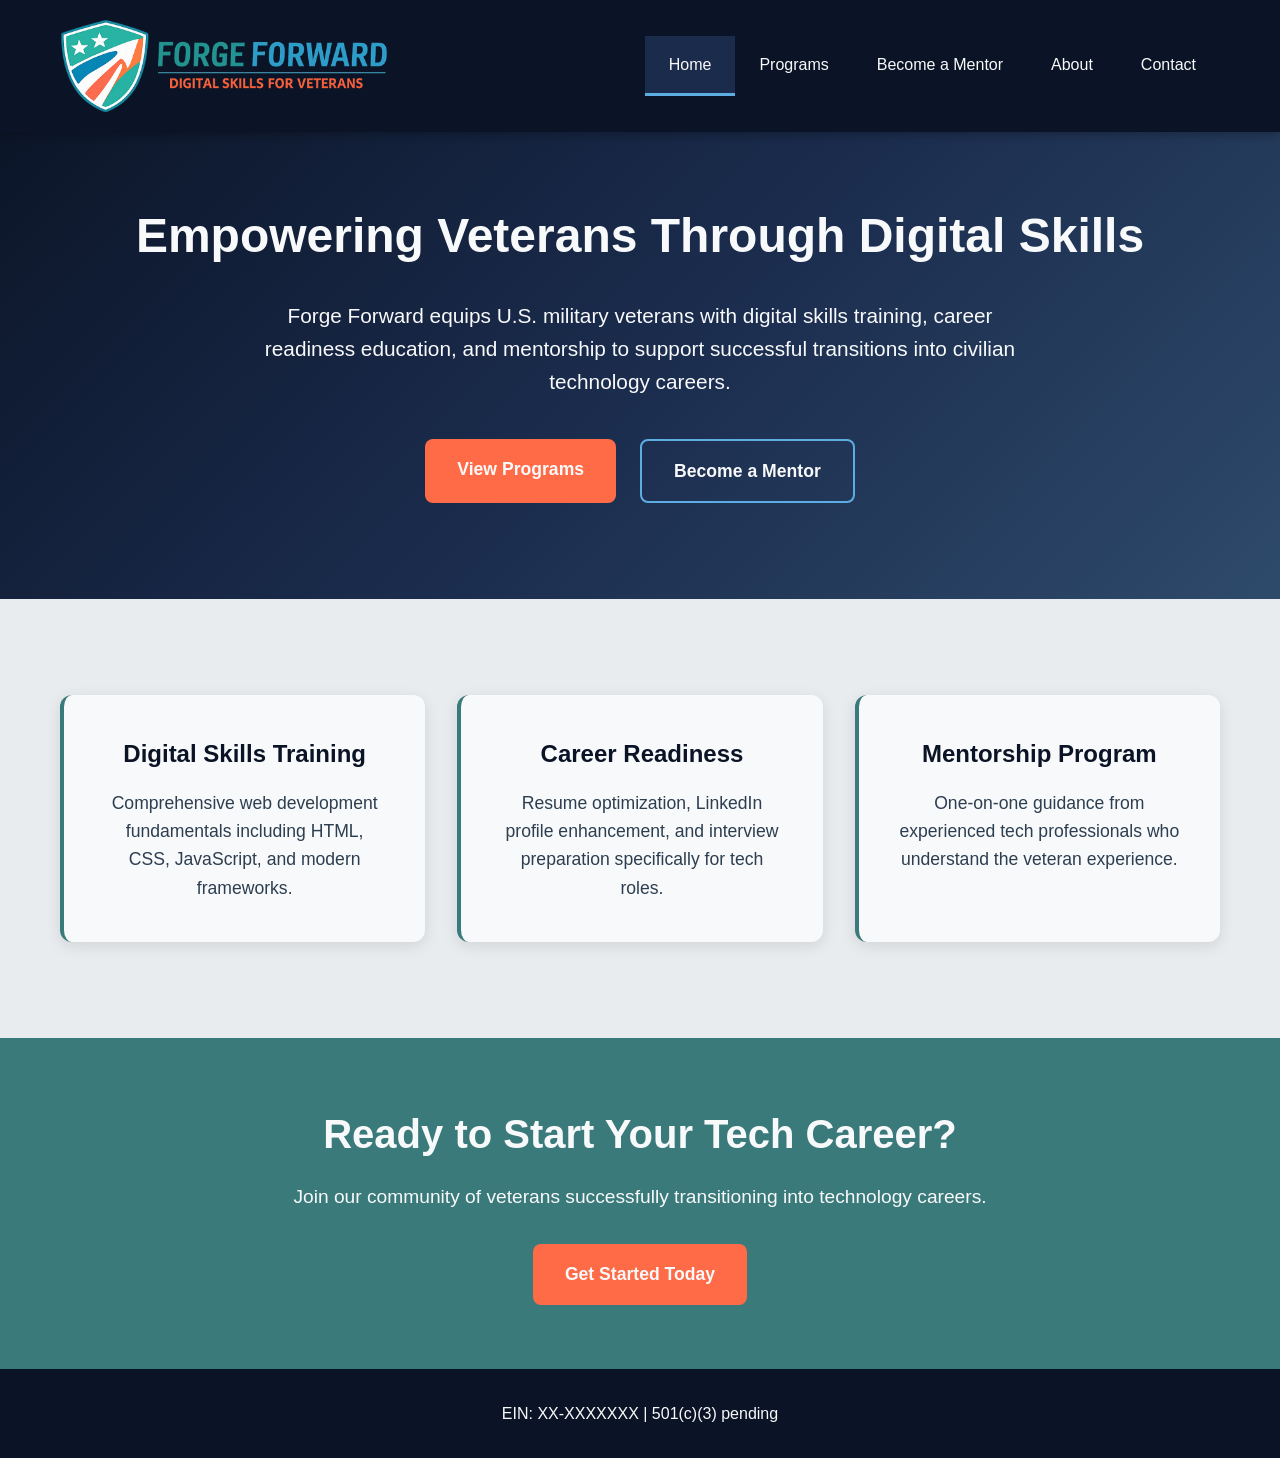
==== index.html @ 1c345eb1 "Initial Forge Forward for Vets website" ====
<!doctype html>
<html lang="en">
<head>
    <meta charset="utf-8">
    <title>Forge Forward Digital Skills for Veterans</title>
    <meta name="viewport" content="width=device-width, initial-scale=1">
    <link rel="stylesheet" href="assets/css/styles.css">
</head>
<body>

<main>
    <section class="hero">
        <div class="container">
            <div class="hero-content">
                <h1>Empowering Veterans Through Digital Skills</h1>
                <p>Forge Forward equips U.S. military veterans with digital skills training, career readiness education,
                    and mentorship to support successful transitions into civilian technology careers.</p>
                <div class="hero-buttons">
                    <a href="programs.html" class="btn btn-primary">View Programs</a>
                    <a href="mentor.html" class="btn btn-secondary">Become a Mentor</a>
                </div>
            </div>
        </div>
    </section>

    <section class="features">
        <div class="container">
            <div class="features-grid">
                <div class="feature-card">
                    <h3>Digital Skills Training</h3>
                    <p>Comprehensive web development fundamentals including HTML, CSS, JavaScript, and modern
                        frameworks.</p>
                </div>
                <div class="feature-card">
                    <h3>Career Readiness</h3>
                    <p>Resume optimization, LinkedIn profile enhancement, and interview preparation specifically for
                        tech roles.</p>
                </div>
                <div class="feature-card">
                    <h3>Mentorship Program</h3>
                    <p>One-on-one guidance from experienced tech professionals who understand the veteran
                        experience.</p>
                </div>
            </div>
        </div>
    </section>

    <section class="cta">
        <div class="container">
            <h2>Ready to Start Your Tech Career?</h2>
            <p>Join our community of veterans successfully transitioning into technology careers.</p>
            <a href="contact.html" class="btn btn-primary">Get Started Today</a>
        </div>
    </section>
</main>

<script src="assets/js/main.js"></script>
</body>
</html>
---- assets/css/styles.css ----
:root {
    /* Ocean Abyss Color Palette */
    --deep-ocean: #0B1426;
    --midnight-blue: #1A2B4C;
    --steel-blue: #2E4A6B;
    --ocean-teal: #3A7A7A;
    --seafoam: #5DADE2;
    --coral-accent: #FF6B47;
    --pearl-white: #F8F9FA;
    --silver-gray: #E9ECEF;
    --charcoal: #2C3E50;
    --success-green: #27AE60;
    --warning-amber: #F39C12;
}

* {
    margin: 0;
    padding: 0;
    box-sizing: border-box;
}

body {
    font-family: 'Segoe UI', Tahoma, Geneva, Verdana, sans-serif;
    line-height: 1.6;
    color: var(--charcoal);
    background: var(--pearl-white);
}

.container {
    max-width: 1200px;
    margin: 0 auto;
    padding: 0 20px;
}

/* Header & Navigation */
header {
    background: var(--deep-ocean);
    position: fixed;
    top: 0;
    width: 100%;
    z-index: 1000;
    box-shadow: 0 2px 10px rgba(0, 0, 0, 0.3);
}

header .container {
    display: flex;
    justify-content: space-between;
    align-items: center;
    padding: 1rem 20px;
}

.logo-title {
    display: flex;
    align-items: center;
    gap: 1rem;
}

.logo {
    height: 100px;
    width: auto;
}

header h1 {
    color: var(--pearl-white);
    font-size: 1.5rem;
    font-weight: 700;
    margin: 0;
}

.main-nav {
    display: flex;
    gap: 0;
}

.nav-link {
    color: var(--pearl-white);
    text-decoration: none;
    padding: 1rem 1.5rem;
    font-weight: 500;
    transition: all 0.3s ease;
    border-bottom: 3px solid transparent;
}

.nav-link:hover,
.nav-link.active {
    background: var(--midnight-blue);
    border-bottom-color: var(--seafoam);
}

.mobile-menu-toggle {
    display: none;
    flex-direction: column;
    background: none;
    border: none;
    cursor: pointer;
    padding: 0.5rem;
}

.mobile-menu-toggle span {
    width: 25px;
    height: 3px;
    background: var(--pearl-white);
    margin: 3px 0;
    transition: 0.3s;
}

/* Hero Section */
.hero {
    background: linear-gradient(135deg, var(--deep-ocean) 0%, var(--midnight-blue) 50%, var(--steel-blue) 100%);
    color: var(--pearl-white);
    padding: 8rem 0 6rem;
    margin-top: 70px;
    text-align: center;
}

.hero-content h1 {
    font-size: 3rem;
    margin-bottom: 1.5rem;
    font-weight: 700;
}

.hero-content p {
    font-size: 1.3rem;
    margin-bottom: 2.5rem;
    max-width: 800px;
    margin-left: auto;
    margin-right: auto;
}

.hero-buttons {
    display: flex;
    gap: 1.5rem;
    justify-content: center;
    flex-wrap: wrap;
}

/* Buttons */
.btn {
    display: inline-block;
    padding: 1rem 2rem;
    text-decoration: none;
    border-radius: 8px;
    font-weight: 600;
    font-size: 1.1rem;
    transition: all 0.3s ease;
    text-align: center;
    min-width: 180px;
}

.btn-primary {
    background: var(--coral-accent);
    color: var(--pearl-white);
}

.btn-primary:hover {
    background: var(--steel-blue);
    transform: translateY(-2px);
    box-shadow: 0 6px 20px rgba(46, 74, 107, 0.3);
}

.btn-secondary {
    background: transparent;
    color: var(--pearl-white);
    border: 2px solid var(--seafoam);
}

.btn-secondary:hover {
    background: var(--seafoam);
    color: var(--deep-ocean);
}

/* Features Section */
.features {
    padding: 6rem 0;
    background: var(--silver-gray);
}

.features-grid {
    display: grid;
    grid-template-columns: repeat(auto-fit, minmax(300px, 1fr));
    gap: 2rem;
}

.feature-card {
    background: var(--pearl-white);
    padding: 2.5rem;
    border-radius: 12px;
    text-align: center;
    box-shadow: 0 4px 15px rgba(0, 0, 0, 0.1);
    border-left: 4px solid var(--ocean-teal);
}

.feature-card h3 {
    color: var(--deep-ocean);
    font-size: 1.5rem;
    margin-bottom: 1rem;
}

.feature-card p {
    color: var(--charcoal);
    font-size: 1.1rem;
}

/* CTA Section */
.cta {
    background: var(--ocean-teal);
    color: var(--pearl-white);
    padding: 4rem 0;
    text-align: center;
}

.cta h2 {
    font-size: 2.5rem;
    margin-bottom: 1rem;
}

.cta p {
    font-size: 1.2rem;
    margin-bottom: 2rem;
}

/* Page Header */
.page-header {
    background: linear-gradient(135deg, var(--deep-ocean) 0%, var(--steel-blue) 100%);
    color: var(--pearl-white);
    padding: 6rem 0 4rem;
    margin-top: 70px;
    text-align: center;
}

.page-header h1 {
    font-size: 3rem;
    margin-bottom: 1rem;
}

.page-header p {
    font-size: 1.2rem;
    max-width: 600px;
    margin: 0 auto;
}

/* Content Sections */
.programs-content,
.about-content,
.contact-content,
.mentor-form-section {
    padding: 4rem 0;
}

.program-card,
.about-section {
    background: var(--pearl-white);
    padding: 3rem;
    border-radius: 12px;
    margin-bottom: 2rem;
    box-shadow: 0 4px 15px rgba(0, 0, 0, 0.1);
}

.program-list {
    display: grid;
    gap: 1.5rem;
}

.program-item {
    padding: 1.5rem;
    background: var(--silver-gray);
    border-radius: 8px;
    border-left: 4px solid var(--ocean-teal);
}

.program-item h3 {
    color: var(--deep-ocean);
    margin-bottom: 0.5rem;
}

.program-benefits {
    padding: 4rem 0;
    background: var(--silver-gray);
}

.benefits-grid {
    display: grid;
    grid-template-columns: repeat(auto-fit, minmax(250px, 1fr));
    gap: 2rem;
}

.benefit-item {
    background: var(--pearl-white);
    padding: 2rem;
    border-radius: 8px;
    text-align: center;
}

.involvement-options {
    display: grid;
    grid-template-columns: repeat(auto-fit, minmax(300px, 1fr));
    gap: 2rem;
    margin-top: 2rem;
}

.involvement-card {
    background: var(--silver-gray);
    padding: 2rem;
    border-radius: 8px;
    border-left: 4px solid var(--coral-accent);
}

/* Forms */
.mentor-form,
.contact-form {
    max-width: 600px;
    margin: 0 auto;
    background: var(--pearl-white);
    padding: 3rem;
    border-radius: 12px;
    box-shadow: 0 4px 15px rgba(0, 0, 0, 0.1);
}

.form-row {
    display: grid;
    grid-template-columns: 1fr 1fr;
    gap: 1rem;
    margin-bottom: 1.5rem;
}

.form-group {
    margin-bottom: 1.5rem;
}

.form-group label {
    display: block;
    font-weight: 600;
    color: var(--deep-ocean);
    margin-bottom: 0.5rem;
}

input,
textarea,
select {
    width: 100%;
    padding: 1rem;
    border: 2px solid var(--silver-gray);
    border-radius: 8px;
    font-size: 1rem;
    transition: all 0.3s ease;
    margin-bottom: 1.5rem;
}

input:focus,
textarea:focus,
select:focus {
    outline: none;
    border-color: var(--ocean-teal);
    box-shadow: 0 0 0 3px rgba(58, 122, 122, 0.2);
}

.checkbox-group {
    display: grid;
    grid-template-columns: repeat(auto-fit, minmax(200px, 1fr));
    gap: 0.75rem;
    padding: 1rem;
    background: var(--silver-gray);
    border-radius: 8px;
}

.checkbox-group label {
    display: flex;
    align-items: center;
    gap: 0.5rem;
    font-weight: 500;
    cursor: pointer;
}

.checkbox-label {
    display: flex;
    align-items: flex-start;
    gap: 0.75rem;
    font-weight: 500;
    cursor: pointer;
    padding: 1rem;
    background: var(--silver-gray);
    border-radius: 8px;
}

input[type="checkbox"] {
    width: auto;
    margin: 0;
    accent-color: var(--ocean-teal);
}

button {
    background: var(--ocean-teal);
    color: var(--pearl-white);
    border: none;
    padding: 1.2rem 2rem;
    border-radius: 8px;
    font-size: 1.1rem;
    font-weight: 600;
    cursor: pointer;
    transition: all 0.3s ease;
    width: 100%;
}

button:hover {
    background: var(--steel-blue);
    transform: translateY(-2px);
    box-shadow: 0 6px 20px rgba(46, 74, 107, 0.3);
}

/* Footer */
footer {
    background: var(--deep-ocean);
    color: var(--pearl-white);
    padding: 2rem 0;
    text-align: center;
}

/* Scroll to top button */
.scroll-to-top {
    position: fixed;
    bottom: 30px;
    right: 30px;
    background: var(--coral-accent);
    color: var(--pearl-white);
    border: none;
    border-radius: 50%;
    width: 56px;
    height: 56px;
    font-size: 1.4rem;
    cursor: pointer;
    opacity: 0;
    visibility: hidden;
    transition: all 0.3s ease;
    z-index: 1000;
}

.scroll-to-top.visible {
    opacity: 1;
    visibility: visible;
}

.scroll-to-top:hover {
    background: var(--steel-blue);
    transform: translateY(-3px);
}

/* Responsive Design */
@media (max-width: 768px) {
    .main-nav {
        display: none;
    }

    .mobile-menu-toggle {
        display: flex;
    }

    .hero-content h1 {
        font-size: 2.2rem;
    }

    .hero-buttons {
        flex-direction: column;
        align-items: center;
    }

    .form-row {
        grid-template-columns: 1fr;
    }

    .checkbox-group {
        grid-template-columns: 1fr;
    }

    .page-header h1 {
        font-size: 2.2rem;
    }

    .mentor-form,
    .contact-form {
        padding: 2rem;
    }
}

@media (prefers-reduced-motion: reduce) {
    * {
        animation-duration: 0.01ms !important;
        animation-iteration-count: 1 !important;
        transition-duration: 0.01ms !important;
    }
}
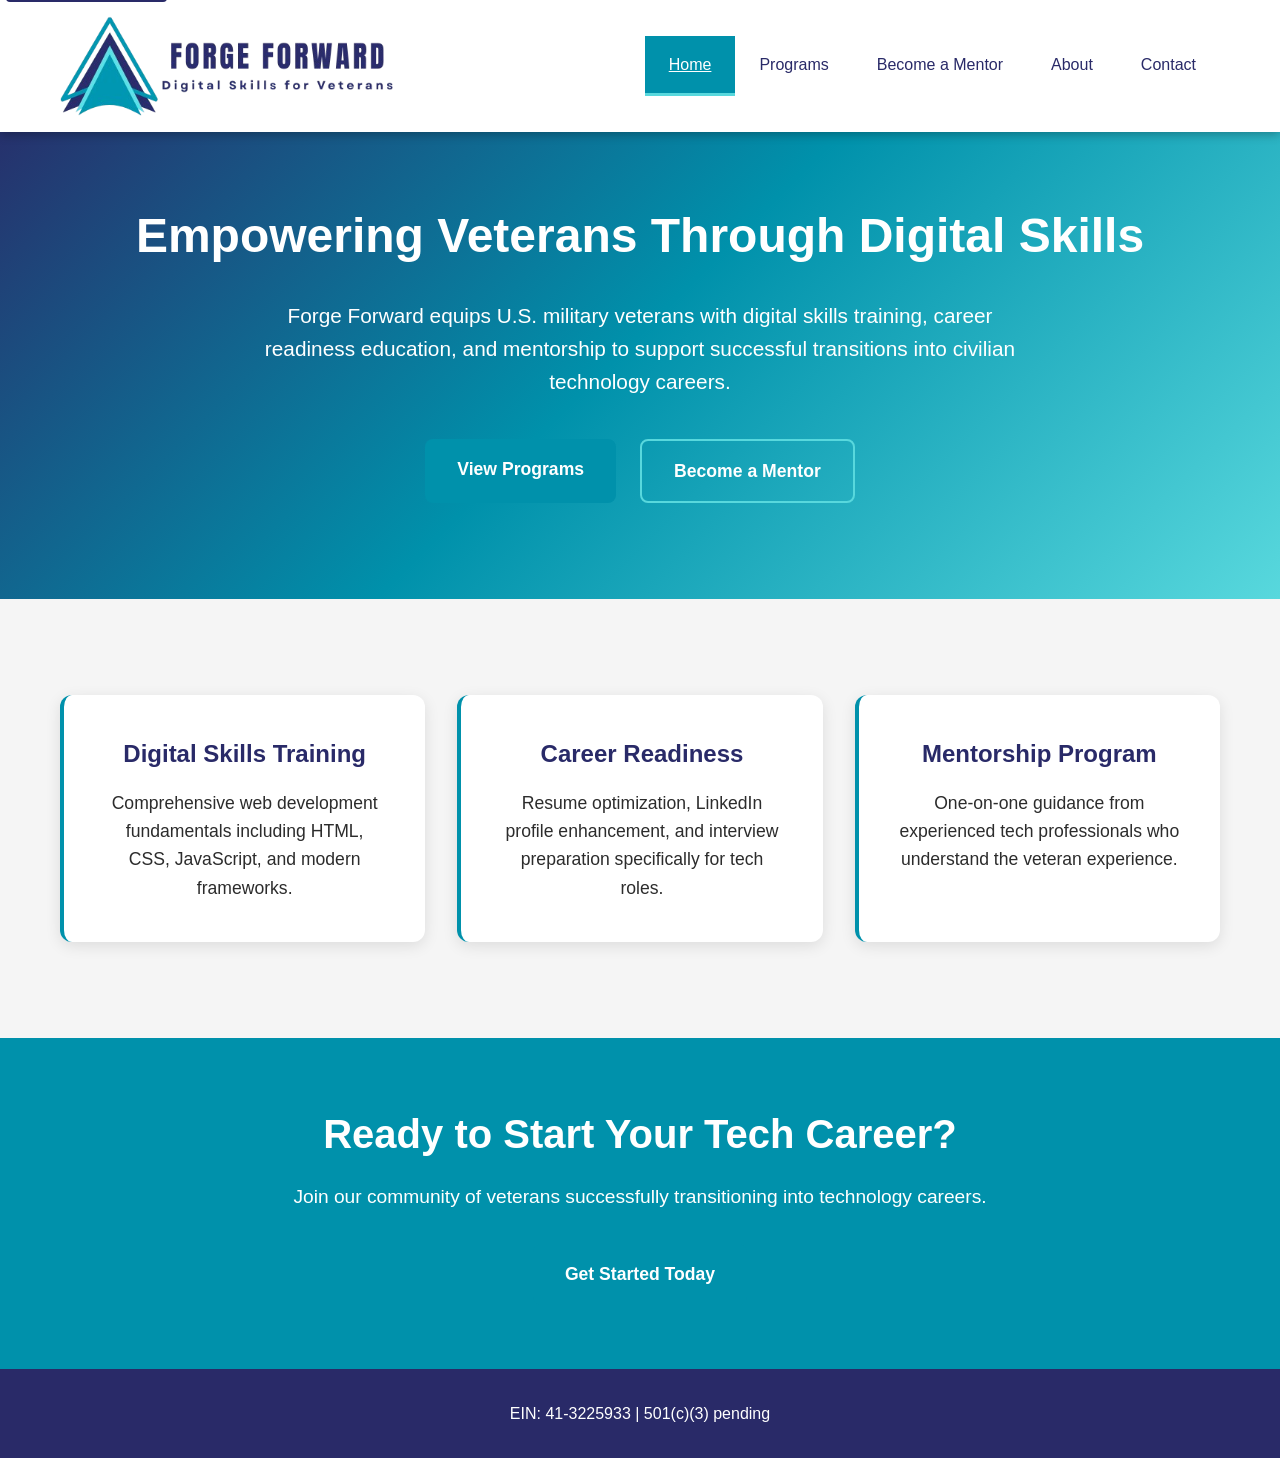
==== commit 8bce680e: "update the site color and logo" ====
--- a/index.html
+++ b/index.html
@@ -4,6 +4,7 @@
     <meta charset="utf-8">
     <title>Forge Forward Digital Skills for Veterans</title>
     <meta name="viewport" content="width=device-width, initial-scale=1">
+    <link rel="icon" type="image/png" href="assets/img/favicon.png">
     <link rel="stylesheet" href="assets/css/styles.css">
 </head>
 <body>
--- a/assets/css/styles.css
+++ b/assets/css/styles.css
@@ -1,16 +1,15 @@
 :root {
-    /* Ocean Abyss Color Palette */
-    --deep-ocean: #0B1426;
-    --midnight-blue: #1A2B4C;
-    --steel-blue: #2E4A6B;
-    --ocean-teal: #3A7A7A;
-    --seafoam: #5DADE2;
-    --coral-accent: #FF6B47;
-    --pearl-white: #F8F9FA;
-    --silver-gray: #E9ECEF;
-    --charcoal: #2C3E50;
-    --success-green: #27AE60;
-    --warning-amber: #F39C12;
+    /* Forge Forward Logo Color Palette - WCAG AA Compliant */
+    --primary-blue: #0091AB;
+    --light-blue: #58D8DD;
+    --dark-navy: #292A68;
+    --white: #FFFFFF;
+    --light-gray: #F5F5F5;
+    --dark-gray: #333333;
+    --charcoal: #2C2C2C; /* Darker for better contrast */
+    --success-green: #228B22;
+    --warning-orange: #FF6347;
+    --focus-outline: #005A6B; /* High contrast focus color */
 }
 
 * {
@@ -23,7 +22,39 @@
     font-family: 'Segoe UI', Tahoma, Geneva, Verdana, sans-serif;
     line-height: 1.6;
     color: var(--charcoal);
-    background: var(--pearl-white);
+    background: var(--white);
+}
+
+/* Skip to main content for screen readers */
+.skip-link {
+    position: absolute;
+    top: -40px;
+    left: 6px;
+    background: var(--dark-navy);
+    color: var(--white);
+    padding: 8px;
+    text-decoration: none;
+    border-radius: 4px;
+    z-index: 10000;
+}
+
+.skip-link:focus {
+    top: 6px;
+}
+
+/* Focus styles for accessibility */
+*:focus {
+    outline: 3px solid var(--focus-outline);
+    outline-offset: 2px;
+}
+
+button:focus,
+input:focus,
+select:focus,
+textarea:focus,
+a:focus {
+    outline: 3px solid var(--focus-outline);
+    outline-offset: 2px;
 }
 
 .container {
@@ -34,7 +65,7 @@
 
 /* Header & Navigation */
 header {
-    background: var(--deep-ocean);
+    background: var(--white);
     position: fixed;
     top: 0;
     width: 100%;
@@ -61,7 +92,7 @@
 }
 
 header h1 {
-    color: var(--pearl-white);
+    color: var(--dark-navy);
     font-size: 1.5rem;
     font-weight: 700;
     margin: 0;
@@ -73,18 +104,30 @@
 }
 
 .nav-link {
-    color: var(--pearl-white);
+    color: var(--dark-navy);
     text-decoration: none;
     padding: 1rem 1.5rem;
     font-weight: 500;
     transition: all 0.3s ease;
     border-bottom: 3px solid transparent;
+    min-height: 44px;
+    display: flex;
+    align-items: center;
 }
 
 .nav-link:hover,
 .nav-link.active {
-    background: var(--midnight-blue);
-    border-bottom-color: var(--seafoam);
+    background: var(--primary-blue);
+    border-bottom-color: var(--light-blue);
+    text-decoration: underline;
+    color: var(--white);
+}
+
+.nav-link:focus {
+    background: var(--primary-blue);
+    outline: 3px solid var(--focus-outline);
+    outline-offset: -3px;
+    color: var(--white);
 }
 
 .mobile-menu-toggle {
@@ -93,21 +136,29 @@
     background: none;
     border: none;
     cursor: pointer;
-    padding: 0.5rem;
+    padding: 0.75rem;
+    min-width: 44px;
+    min-height: 44px;
+    justify-content: center;
+}
+
+.mobile-menu-toggle:focus {
+    outline: 3px solid var(--white);
+    outline-offset: 2px;
 }
 
 .mobile-menu-toggle span {
     width: 25px;
     height: 3px;
-    background: var(--pearl-white);
+    background: var(--dark-navy);
     margin: 3px 0;
     transition: 0.3s;
 }
 
 /* Hero Section */
 .hero {
-    background: linear-gradient(135deg, var(--deep-ocean) 0%, var(--midnight-blue) 50%, var(--steel-blue) 100%);
-    color: var(--pearl-white);
+    background: linear-gradient(135deg, var(--dark-navy) 0%, var(--primary-blue) 50%, var(--light-blue) 100%);
+    color: var(--white);
     padding: 8rem 0 6rem;
     margin-top: 70px;
     text-align: center;
@@ -148,31 +199,31 @@
 }
 
 .btn-primary {
-    background: var(--coral-accent);
-    color: var(--pearl-white);
+    background: var(--primary-blue);
+    color: var(--white);
 }
 
 .btn-primary:hover {
-    background: var(--steel-blue);
+    background: var(--dark-navy);
     transform: translateY(-2px);
-    box-shadow: 0 6px 20px rgba(46, 74, 107, 0.3);
+    box-shadow: 0 6px 20px rgba(41, 42, 104, 0.3);
 }
 
 .btn-secondary {
     background: transparent;
-    color: var(--pearl-white);
-    border: 2px solid var(--seafoam);
+    color: var(--white);
+    border: 2px solid var(--light-blue);
 }
 
 .btn-secondary:hover {
-    background: var(--seafoam);
-    color: var(--deep-ocean);
+    background: var(--light-blue);
+    color: var(--dark-navy);
 }
 
 /* Features Section */
 .features {
     padding: 6rem 0;
-    background: var(--silver-gray);
+    background: var(--light-gray);
 }
 
 .features-grid {
@@ -182,16 +233,16 @@
 }
 
 .feature-card {
-    background: var(--pearl-white);
+    background: var(--white);
     padding: 2.5rem;
     border-radius: 12px;
     text-align: center;
     box-shadow: 0 4px 15px rgba(0, 0, 0, 0.1);
-    border-left: 4px solid var(--ocean-teal);
+    border-left: 4px solid var(--primary-blue);
 }
 
 .feature-card h3 {
-    color: var(--deep-ocean);
+    color: var(--dark-navy);
     font-size: 1.5rem;
     margin-bottom: 1rem;
 }
@@ -203,8 +254,8 @@
 
 /* CTA Section */
 .cta {
-    background: var(--ocean-teal);
-    color: var(--pearl-white);
+    background: var(--primary-blue);
+    color: var(--white);
     padding: 4rem 0;
     text-align: center;
 }
@@ -221,8 +272,8 @@
 
 /* Page Header */
 .page-header {
-    background: linear-gradient(135deg, var(--deep-ocean) 0%, var(--steel-blue) 100%);
-    color: var(--pearl-white);
+    background: linear-gradient(135deg, var(--dark-navy) 0%, var(--primary-blue) 100%);
+    color: var(--white);
     padding: 6rem 0 4rem;
     margin-top: 70px;
     text-align: center;
@@ -249,7 +300,7 @@
 
 .program-card,
 .about-section {
-    background: var(--pearl-white);
+    background: var(--white);
     padding: 3rem;
     border-radius: 12px;
     margin-bottom: 2rem;
@@ -263,19 +314,19 @@
 
 .program-item {
     padding: 1.5rem;
-    background: var(--silver-gray);
-    border-radius: 8px;
-    border-left: 4px solid var(--ocean-teal);
+    background: var(--light-gray);
+    border-radius: 8px;
+    border-left: 4px solid var(--primary-blue);
 }
 
 .program-item h3 {
-    color: var(--deep-ocean);
+    color: var(--dark-navy);
     margin-bottom: 0.5rem;
 }
 
 .program-benefits {
     padding: 4rem 0;
-    background: var(--silver-gray);
+    background: var(--light-gray);
 }
 
 .benefits-grid {
@@ -285,7 +336,7 @@
 }
 
 .benefit-item {
-    background: var(--pearl-white);
+    background: var(--white);
     padding: 2rem;
     border-radius: 8px;
     text-align: center;
@@ -299,10 +350,10 @@
 }
 
 .involvement-card {
-    background: var(--silver-gray);
+    background: var(--light-gray);
     padding: 2rem;
     border-radius: 8px;
-    border-left: 4px solid var(--coral-accent);
+    border-left: 4px solid var(--primary-blue);
 }
 
 /* Forms */
@@ -310,7 +361,7 @@
 .contact-form {
     max-width: 600px;
     margin: 0 auto;
-    background: var(--pearl-white);
+    background: var(--white);
     padding: 3rem;
     border-radius: 12px;
     box-shadow: 0 4px 15px rgba(0, 0, 0, 0.1);
@@ -330,7 +381,7 @@
 .form-group label {
     display: block;
     font-weight: 600;
-    color: var(--deep-ocean);
+    color: var(--dark-navy);
     margin-bottom: 0.5rem;
 }
 
@@ -339,19 +390,20 @@
 select {
     width: 100%;
     padding: 1rem;
-    border: 2px solid var(--silver-gray);
+    border: 2px solid var(--light-gray);
     border-radius: 8px;
     font-size: 1rem;
     transition: all 0.3s ease;
     margin-bottom: 1.5rem;
+    min-height: 44px;
 }
 
 input:focus,
 textarea:focus,
 select:focus {
-    outline: none;
-    border-color: var(--ocean-teal);
-    box-shadow: 0 0 0 3px rgba(58, 122, 122, 0.2);
+    outline: 3px solid var(--focus-outline);
+    outline-offset: 2px;
+    border-color: var(--primary-blue);
 }
 
 .checkbox-group {
@@ -359,7 +411,7 @@
     grid-template-columns: repeat(auto-fit, minmax(200px, 1fr));
     gap: 0.75rem;
     padding: 1rem;
-    background: var(--silver-gray);
+    background: var(--light-gray);
     border-radius: 8px;
 }
 
@@ -369,6 +421,7 @@
     gap: 0.5rem;
     font-weight: 500;
     cursor: pointer;
+    min-height: 44px;
 }
 
 .checkbox-label {
@@ -378,19 +431,21 @@
     font-weight: 500;
     cursor: pointer;
     padding: 1rem;
-    background: var(--silver-gray);
-    border-radius: 8px;
+    background: var(--light-gray);
+    border-radius: 8px;
+    min-height: 44px;
 }
 
 input[type="checkbox"] {
-    width: auto;
+    width: 18px;
+    height: 18px;
     margin: 0;
-    accent-color: var(--ocean-teal);
+    accent-color: var(--primary-blue);
 }
 
 button {
-    background: var(--ocean-teal);
-    color: var(--pearl-white);
+    background: var(--primary-blue);
+    color: var(--white);
     border: none;
     padding: 1.2rem 2rem;
     border-radius: 8px;
@@ -399,18 +454,24 @@
     cursor: pointer;
     transition: all 0.3s ease;
     width: 100%;
+    min-height: 48px;
 }
 
 button:hover {
-    background: var(--steel-blue);
+    background: var(--dark-navy);
     transform: translateY(-2px);
-    box-shadow: 0 6px 20px rgba(46, 74, 107, 0.3);
+    box-shadow: 0 6px 20px rgba(41, 42, 104, 0.3);
+}
+
+button:focus {
+    outline: 3px solid var(--focus-outline);
+    outline-offset: 2px;
 }
 
 /* Footer */
 footer {
-    background: var(--deep-ocean);
-    color: var(--pearl-white);
+    background: var(--dark-navy);
+    color: var(--white);
     padding: 2rem 0;
     text-align: center;
 }
@@ -420,8 +481,8 @@
     position: fixed;
     bottom: 30px;
     right: 30px;
-    background: var(--coral-accent);
-    color: var(--pearl-white);
+    background: var(--primary-blue);
+    color: var(--white);
     border: none;
     border-radius: 50%;
     width: 56px;
@@ -432,6 +493,9 @@
     visibility: hidden;
     transition: all 0.3s ease;
     z-index: 1000;
+    display: flex;
+    align-items: center;
+    justify-content: center;
 }
 
 .scroll-to-top.visible {
@@ -440,8 +504,13 @@
 }
 
 .scroll-to-top:hover {
-    background: var(--steel-blue);
+    background: var(--dark-navy);
     transform: translateY(-3px);
+}
+
+.scroll-to-top:focus {
+    outline: 3px solid var(--focus-outline);
+    outline-offset: 2px;
 }
 
 /* Responsive Design */
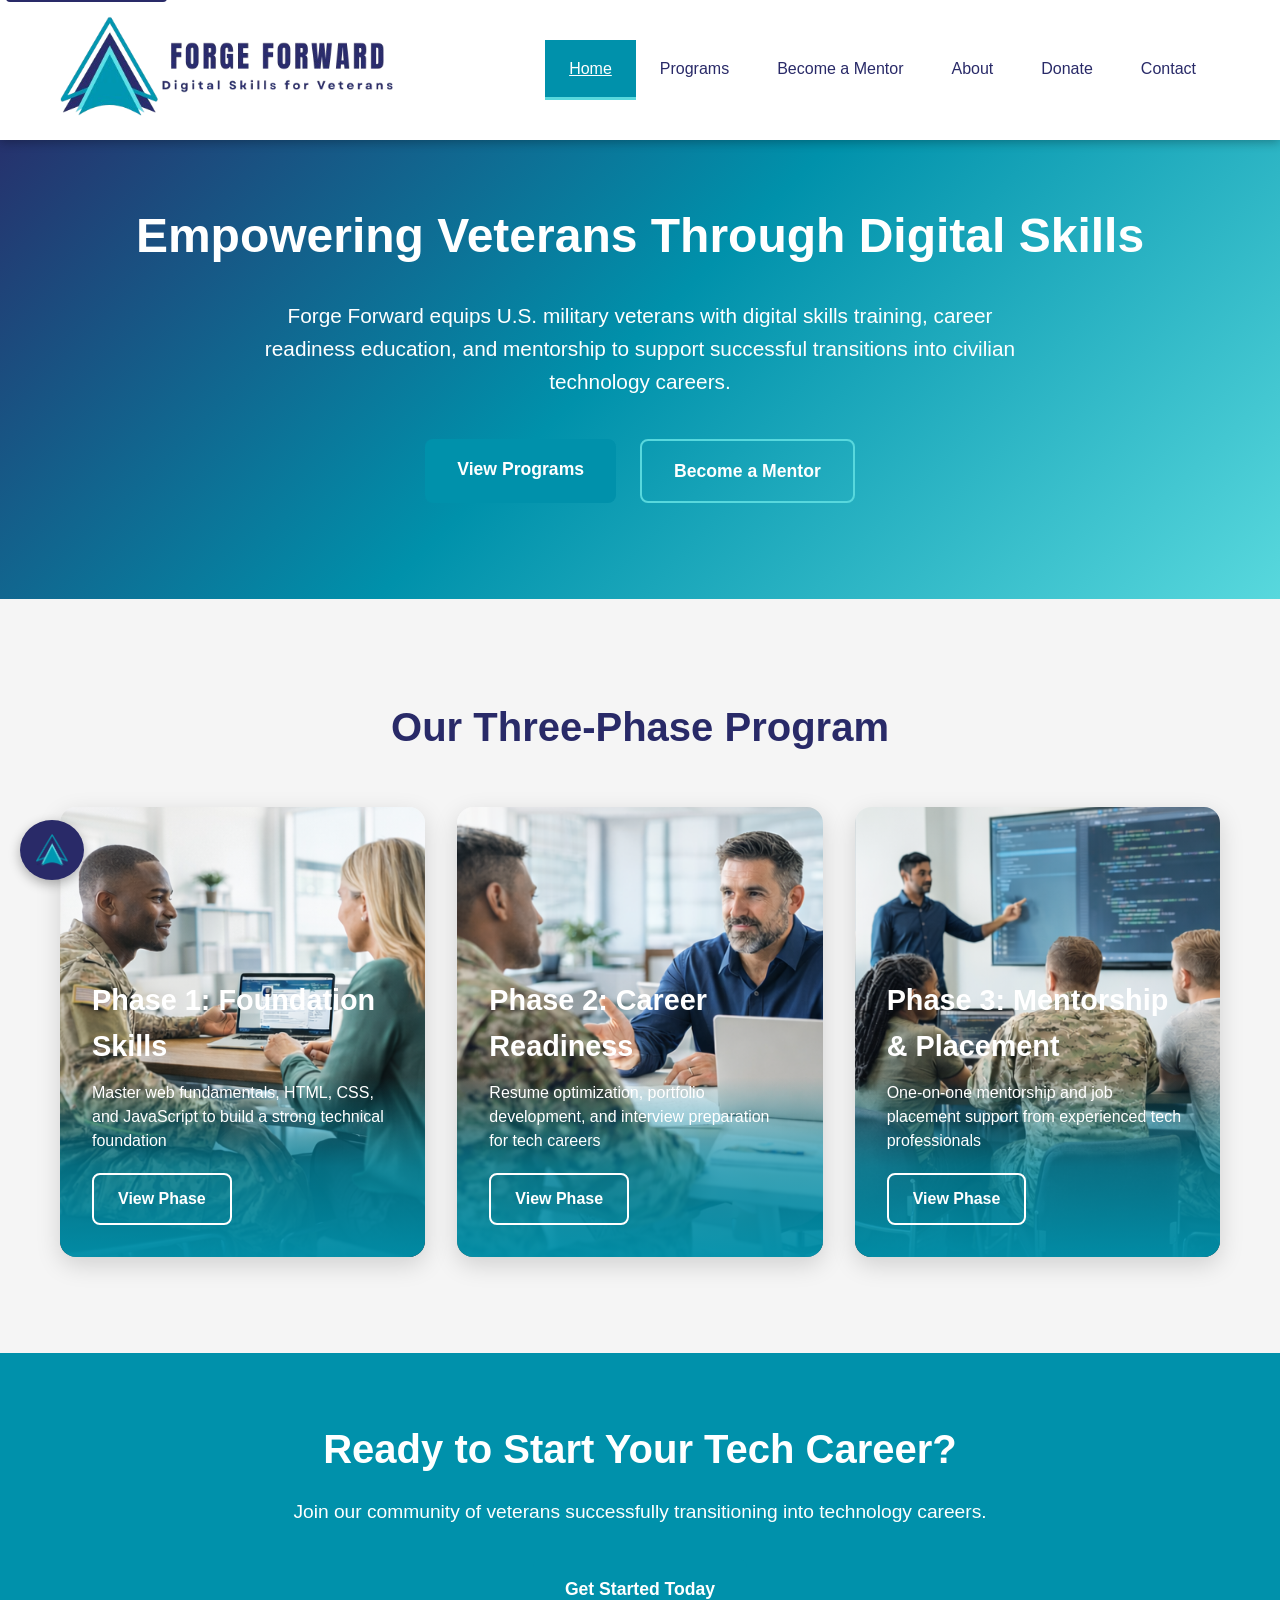
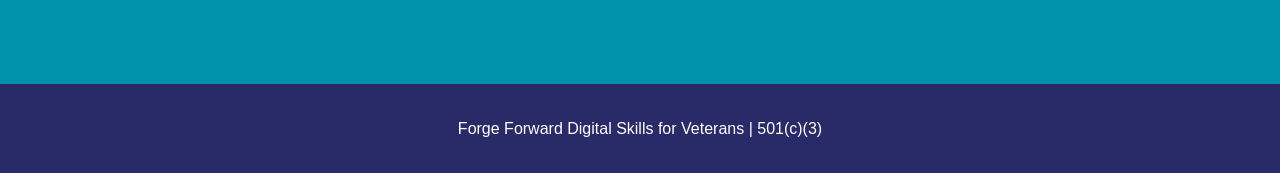
==== commit bd32970e: "added images added FAQs bot updated content" ====
--- a/index.html
+++ b/index.html
@@ -26,21 +26,36 @@
 
     <section class="features">
         <div class="container">
+            <h2 class="section-title">Our Three-Phase Program</h2>
             <div class="features-grid">
-                <div class="feature-card">
-                    <h3>Digital Skills Training</h3>
-                    <p>Comprehensive web development fundamentals including HTML, CSS, JavaScript, and modern
-                        frameworks.</p>
+                <div class="feature-card-image" style="background-image: url('assets/img/img01.png');">
+                    <div class="card-overlay">
+                        <div class="card-content">
+                            <h3>Phase 1: Foundation Skills</h3>
+                            <p>Master web fundamentals, HTML, CSS, and JavaScript to build a strong technical
+                                foundation</p>
+                            <a href="programs.html#phase-1" class="btn-card">View Phase</a>
+                        </div>
+                    </div>
                 </div>
-                <div class="feature-card">
-                    <h3>Career Readiness</h3>
-                    <p>Resume optimization, LinkedIn profile enhancement, and interview preparation specifically for
-                        tech roles.</p>
+                <div class="feature-card-image" style="background-image: url('assets/img/img02.png');">
+                    <div class="card-overlay">
+                        <div class="card-content">
+                            <h3>Phase 2: Career Readiness</h3>
+                            <p>Resume optimization, portfolio development, and interview preparation for tech
+                                careers</p>
+                            <a href="programs.html#phase-2" class="btn-card">View Phase</a>
+                        </div>
+                    </div>
                 </div>
-                <div class="feature-card">
-                    <h3>Mentorship Program</h3>
-                    <p>One-on-one guidance from experienced tech professionals who understand the veteran
-                        experience.</p>
+                <div class="feature-card-image" style="background-image: url('assets/img/img03.png');">
+                    <div class="card-overlay">
+                        <div class="card-content">
+                            <h3>Phase 3: Mentorship & Placement</h3>
+                            <p>One-on-one mentorship and job placement support from experienced tech professionals</p>
+                            <a href="programs.html#phase-3" class="btn-card">View Phase</a>
+                        </div>
+                    </div>
                 </div>
             </div>
         </div>
@@ -56,5 +71,6 @@
 </main>
 
 <script src="assets/js/main.js"></script>
+<script src="assets/js/chatbot.js"></script>
 </body>
 </html>
--- a/assets/css/styles.css
+++ b/assets/css/styles.css
@@ -136,23 +136,29 @@
     background: none;
     border: none;
     cursor: pointer;
-    padding: 0.75rem;
-    min-width: 44px;
-    min-height: 44px;
+    padding: 1rem;
+    min-width: 48px;
+    min-height: 48px;
     justify-content: center;
+    align-items: center;
 }
 
 .mobile-menu-toggle:focus {
-    outline: 3px solid var(--white);
+    outline: none;
+}
+
+.mobile-menu-toggle:focus-visible {
+    outline: 3px solid var(--focus-outline);
     outline-offset: 2px;
 }
 
 .mobile-menu-toggle span {
-    width: 25px;
-    height: 3px;
+    width: 24px;
+    height: 2px;
     background: var(--dark-navy);
-    margin: 3px 0;
+    margin: 2px 0;
     transition: 0.3s;
+    display: block;
 }
 
 /* Hero Section */
@@ -226,30 +232,98 @@
     background: var(--light-gray);
 }
 
+.section-title {
+    text-align: center;
+    font-size: 2.5rem;
+    color: var(--dark-navy);
+    margin-bottom: 3rem;
+}
+
 .features-grid {
     display: grid;
     grid-template-columns: repeat(auto-fit, minmax(300px, 1fr));
     gap: 2rem;
 }
 
-.feature-card {
-    background: var(--white);
-    padding: 2.5rem;
-    border-radius: 12px;
-    text-align: center;
-    box-shadow: 0 4px 15px rgba(0, 0, 0, 0.1);
-    border-left: 4px solid var(--primary-blue);
-}
-
-.feature-card h3 {
-    color: var(--dark-navy);
-    font-size: 1.5rem;
-    margin-bottom: 1rem;
-}
-
-.feature-card p {
-    color: var(--charcoal);
-    font-size: 1.1rem;
+.feature-card-image {
+    position: relative;
+    height: 450px;
+    background-size: cover;
+    background-position: center;
+    border-radius: 16px;
+    overflow: hidden;
+    box-shadow: 0 8px 24px rgba(0, 0, 0, 0.15);
+    transition: all 0.3s ease;
+}
+
+.feature-card-image:hover {
+    transform: scale(1.02);
+    box-shadow: 0 12px 32px rgba(0, 0, 0, 0.2);
+}
+
+.card-overlay {
+    position: absolute;
+    bottom: 0;
+    left: 0;
+    right: 0;
+    height: 40%;
+    background: linear-gradient(to top, rgba(0, 145, 171, 0.95), rgba(0, 145, 171, 0.7), transparent);
+    display: flex;
+    align-items: flex-end;
+    padding: 2rem;
+    transition: all 0.3s ease;
+}
+
+.feature-card-image:hover .card-overlay {
+    background: linear-gradient(to top, rgba(0, 145, 171, 0.98), rgba(0, 145, 171, 0.8), transparent);
+}
+
+.card-content {
+    width: 100%;
+}
+
+.card-content h3 {
+    color: var(--white);
+    font-size: 1.8rem;
+    margin-bottom: 0.75rem;
+    font-weight: 700;
+}
+
+.card-content p {
+    color: var(--white);
+    font-size: 1rem;
+    line-height: 1.5;
+    margin-bottom: 1.25rem;
+    display: -webkit-box;
+    -webkit-line-clamp: 3;
+    -webkit-box-orient: vertical;
+    overflow: hidden;
+}
+
+.btn-card {
+    display: inline-block;
+    padding: 0.75rem 1.5rem;
+    background: transparent;
+    color: var(--white);
+    border: 2px solid var(--white);
+    border-radius: 8px;
+    text-decoration: none;
+    font-weight: 600;
+    transition: all 0.3s ease;
+    min-height: 44px;
+    line-height: 1.5;
+}
+
+.btn-card:hover {
+    background: var(--white);
+    color: var(--primary-blue);
+    transform: translateY(-2px);
+    box-shadow: 0 4px 12px rgba(255, 255, 255, 0.3);
+}
+
+.btn-card:focus {
+    outline: 3px solid var(--white);
+    outline-offset: 2px;
 }
 
 /* CTA Section */
@@ -290,7 +364,106 @@
     margin: 0 auto;
 }
 
-/* Content Sections */
+/* Programs Page Styles */
+.programs-intro {
+    padding: 3rem 0;
+    text-align: center;
+    background: var(--white);
+}
+
+.programs-intro p {
+    font-size: 1.2rem;
+    max-width: 900px;
+    margin: 0 auto;
+    line-height: 1.8;
+    color: var(--charcoal);
+}
+
+.phase-section {
+    /*padding: 5rem 0;*/
+    scroll-margin-top: 100px;
+}
+
+.phase-section.alt-phase {
+    background: var(--light-gray);
+}
+
+.phase-content h2 {
+    color: var(--dark-navy);
+    font-size: 2.5rem;
+    margin-bottom: 1rem;
+}
+
+.phase-image {
+    width: 100%;
+    max-width: 600px;
+    margin: 0 auto 2rem;
+    border-radius: 12px;
+    overflow: hidden;
+    box-shadow: 0 4px 15px rgba(0, 0, 0, 0.1);
+}
+
+.phase-image img {
+    width: 100%;
+    height: auto;
+    display: block;
+}
+
+.phase-overview {
+    font-size: 1.3rem;
+    color: var(--charcoal);
+    margin-bottom: 2.5rem;
+    line-height: 1.7;
+}
+
+.phase-details {
+    max-width: 800px;
+}
+
+.phase-details h3 {
+    color: var(--primary-blue);
+    font-size: 1.5rem;
+    margin: 2rem 0 1rem;
+}
+
+.phase-details ul {
+    list-style: none;
+    margin-bottom: 2rem;
+}
+
+.phase-details li {
+    display: flex;
+    align-items: flex-start;
+    gap: 0.75rem;
+    margin-bottom: 0.75rem;
+    font-size: 1.1rem;
+    line-height: 1.6;
+}
+
+.phase-details .icon {
+    color: var(--primary-blue);
+    font-weight: bold;
+    flex-shrink: 0;
+    margin-top: 0.2rem;
+}
+
+.programs-cta {
+    background: var(--primary-blue);
+    color: var(--white);
+    padding: 5rem 0;
+    text-align: center;
+}
+
+.programs-cta h2 {
+    color: var(--white);
+    font-size: 2.5rem;
+    margin-bottom: 1rem;
+}
+
+.programs-cta p {
+    font-size: 1.2rem;
+    margin-bottom: 2rem;
+}
 .programs-content,
 .about-content,
 .contact-content,
@@ -298,6 +471,116 @@
     padding: 4rem 0;
 }
 
+/* Programs Page Styles */
+.programs-intro {
+    padding: 3rem 0;
+    text-align: center;
+    background: var(--white);
+}
+
+.programs-intro p {
+    font-size: 1.2rem;
+    max-width: 900px;
+    margin: 0 auto;
+    line-height: 1.8;
+    color: var(--charcoal);
+}
+
+.phase-section {
+    scroll-margin-top: 100px;
+    background: var(--white);
+    margin-bottom: 4rem;
+}
+
+.phase-image-container {
+    position: relative;
+    width: 100%;
+    max-width: 1400px;
+    margin: 0 auto;
+}
+
+.phase-image-container img {
+    width: 100%;
+    height: auto;
+    display: block;
+    border-radius: 16px;
+}
+
+.image-fade {
+    position: absolute;
+    bottom: 0;
+    left: 0;
+    right: 0;
+    height: 550px;
+    background: linear-gradient(to bottom, transparent, var(--white));
+    pointer-events: none;
+}
+
+.phase-content-wrapper {
+    max-width: 900px;
+    margin: -400px auto 0;
+    padding: 3rem 20px 5rem;
+    position: relative;
+    z-index: 10;
+}
+
+.phase-content-wrapper h2 {
+    color: var(--dark-navy);
+    font-size: 2.8rem;
+    margin-bottom: 3rem;
+    font-weight: 700;
+}
+
+.phase-content-wrapper h3 {
+    color: var(--primary-blue);
+    font-size: 1.8rem;
+    margin-bottom: 2rem;
+    font-weight: 600;
+}
+
+.learning-grid {
+    display: grid;
+    grid-template-columns: 1fr 1fr;
+    gap: 1.5rem 3rem;
+    list-style: none;
+    padding: 0;
+    margin-bottom: 4rem;
+}
+
+.learning-grid li {
+    display: flex;
+    align-items: flex-start;
+    gap: 1rem;
+    font-size: 1.1rem;
+    line-height: 1.6;
+    color: var(--charcoal);
+}
+
+.learning-grid .icon {
+    color: var(--primary-blue);
+    font-weight: bold;
+    font-size: 1.3rem;
+    flex-shrink: 0;
+    margin-top: 0.1rem;
+}
+
+.outcomes-section {
+    /*padding-top: 3rem;*/
+    margin-top: 3rem;
+}
+
+.outcomes-section h3 {
+    color: var(--dark-navy);
+    font-size: 1.8rem;
+    margin-bottom: 1rem;
+}
+
+.outcomes-section p {
+    font-size: 1.2rem;
+    color: var(--charcoal);
+    line-height: 1.8;
+}
+
 .program-card,
 .about-section {
     background: var(--white);
@@ -305,6 +588,46 @@
     border-radius: 12px;
     margin-bottom: 2rem;
     box-shadow: 0 4px 15px rgba(0, 0, 0, 0.1);
+}
+
+.about-section.alt-bg {
+    background: var(--light-gray);
+}
+
+.about-section ul {
+    list-style: none;
+    margin-left: 0;
+    margin-bottom: 1.5rem;
+}
+
+.about-section li {
+    margin-bottom: 0.75rem;
+    line-height: 1.6;
+    display: flex;
+    align-items: flex-start;
+    gap: 0.75rem;
+}
+
+.about-section .icon {
+    color: var(--primary-blue);
+    font-size: 1.2rem;
+    font-weight: bold;
+    flex-shrink: 0;
+    margin-top: 0.1rem;
+}
+
+.team-link {
+    display: inline-block;
+    color: var(--primary-blue);
+    font-weight: 600;
+    text-decoration: none;
+    margin-top: 1rem;
+    transition: all 0.3s ease;
+}
+
+.team-link:hover {
+    color: var(--dark-navy);
+    text-decoration: underline;
 }
 
 .program-list {
@@ -379,7 +702,6 @@
 }
 
 .form-group label {
-    display: block;
     font-weight: 600;
     color: var(--dark-navy);
     margin-bottom: 0.5rem;
@@ -426,7 +748,7 @@
 
 .checkbox-label {
     display: flex;
-    align-items: flex-start;
+    align-items: center;
     gap: 0.75rem;
     font-weight: 500;
     cursor: pointer;
@@ -513,7 +835,410 @@
     outline-offset: 2px;
 }
 
-/* Responsive Design */
+/* Navigation Dropdown */
+.nav-dropdown {
+    position: relative;
+    display: inline-block;
+}
+
+.dropdown-menu {
+    position: absolute;
+    top: 100%;
+    left: 0;
+    background: var(--white);
+    min-width: 180px;
+    box-shadow: 0 4px 15px rgba(0, 0, 0, 0.1);
+    border-radius: 8px;
+    opacity: 0;
+    visibility: hidden;
+    transform: translateY(-10px);
+    transition: all 0.3s ease;
+    z-index: 1001;
+}
+
+.nav-dropdown:hover .dropdown-menu {
+    opacity: 1;
+    visibility: visible;
+    transform: translateY(0);
+}
+
+.dropdown-link {
+    display: block;
+    padding: 1rem 1.5rem;
+    color: var(--dark-navy);
+    text-decoration: none;
+    font-weight: 500;
+    transition: all 0.3s ease;
+    border-radius: 8px;
+}
+
+.dropdown-link:hover {
+    background: var(--primary-blue);
+    color: var(--white);
+}
+
+.about-section ul {
+    list-style: disc;
+    margin-left: 2rem;
+    margin-bottom: 1.5rem;
+}
+
+.about-section li {
+    margin-bottom: 0.75rem;
+    line-height: 1.6;
+}
+
+.cta-section {
+    background: var(--light-gray);
+    border-left: 4px solid var(--primary-blue);
+    text-align: center;
+}
+
+.cta-buttons {
+    display: flex;
+    gap: 1.5rem;
+    justify-content: center;
+    margin-top: 2rem;
+    flex-wrap: wrap;
+}
+
+/* Team Page Styles */
+.team-content {
+    padding: 4rem 0;
+}
+
+.team-grid {
+    display: grid;
+    grid-template-columns: repeat(auto-fit, minmax(300px, 1fr));
+    gap: 3rem;
+    max-width: 1000px;
+    margin: 0 auto;
+}
+
+.team-member {
+    background: var(--white);
+    padding: 2rem;
+    border-radius: 12px;
+    box-shadow: 0 4px 15px rgba(0, 0, 0, 0.1);
+    text-align: center;
+    border-top: 4px solid var(--primary-blue);
+}
+
+.member-photo {
+    margin-bottom: 1.5rem;
+}
+
+.placeholder-photo {
+    width: 120px;
+    height: 120px;
+    background: var(--light-gray);
+    border-radius: 50%;
+    display: flex;
+    align-items: center;
+    justify-content: center;
+    margin: 0 auto;
+    color: var(--charcoal);
+    font-weight: 500;
+}
+
+.member-info h3 {
+    color: var(--primary-blue);
+    font-size: 1.2rem;
+    margin-bottom: 0.5rem;
+}
+
+.member-info h4 {
+    color: var(--dark-navy);
+    font-size: 1.4rem;
+    margin-bottom: 1rem;
+}
+
+.member-info p {
+    color: var(--charcoal);
+    line-height: 1.6;
+}
+.donation-content {
+    padding: 4rem 0;
+}
+
+.donation-funding {
+    background: var(--primary-blue);
+    color: var(--white);
+    padding: 3rem;
+    border-radius: 12px;
+    margin-bottom: 4rem;
+    text-align: center;
+}
+
+.donation-funding h2 {
+    color: var(--white);
+    margin-bottom: 1.5rem;
+}
+
+.donation-funding ul {
+    list-style: none;
+    max-width: 600px;
+    margin: 2rem auto;
+    text-align: left;
+}
+
+.donation-funding li {
+    padding: 1rem;
+    margin-bottom: 1rem;
+    background: rgba(255,255,255,0.1);
+    border-radius: 8px;
+    border-left: 4px solid var(--light-blue);
+}
+
+.donation-funding p {
+    font-size: 1.1rem;
+    margin-top: 1.5rem;
+}
+
+.donation-impact {
+    margin-bottom: 4rem;
+    text-align: center;
+}
+
+.impact-grid {
+    display: grid;
+    grid-template-columns: repeat(auto-fit, minmax(200px, 1fr));
+    gap: 2rem;
+    margin-top: 2rem;
+}
+
+.impact-item {
+    background: var(--white);
+    padding: 2rem;
+    border-radius: 12px;
+    box-shadow: 0 4px 15px rgba(0, 0, 0, 0.1);
+    border-top: 4px solid var(--primary-blue);
+}
+
+.impact-item h3 {
+    color: var(--primary-blue);
+    font-size: 2rem;
+    margin-bottom: 1rem;
+}
+
+.donation-form-section {
+    max-width: 600px;
+    margin: 0 auto;
+}
+
+.donation-form {
+    background: var(--white);
+    padding: 3rem;
+    border-radius: 12px;
+    box-shadow: 0 4px 15px rgba(0, 0, 0, 0.1);
+}
+
+.amount-selection {
+    margin-bottom: 2rem;
+}
+
+.amount-buttons {
+    display: grid;
+    grid-template-columns: repeat(auto-fit, minmax(80px, 1fr));
+    gap: 1rem;
+    margin: 1rem 0;
+}
+
+.amount-btn {
+    background: var(--light-gray);
+    color: var(--dark-navy);
+    border: 2px solid var(--light-gray);
+    padding: 1rem;
+    border-radius: 8px;
+    font-weight: 600;
+    cursor: pointer;
+    transition: all 0.3s ease;
+    width: auto;
+    min-height: 48px;
+}
+
+.amount-btn:hover,
+.amount-btn.selected {
+    background: var(--primary-blue);
+    color: var(--white);
+    border-color: var(--primary-blue);
+}
+
+.donation-note {
+    text-align: center;
+    color: var(--charcoal);
+    font-size: 0.9rem;
+    margin-top: 1rem;
+}
+
+/* Chatbot Styles */
+#chatbot-container {
+    position: fixed;
+    bottom: 20px;
+    left: 20px;
+    z-index: 1001;
+}
+
+#chatbot-toggle {
+    width: 60px;
+    height: 60px;
+    border-radius: 50%;
+    background: var(--dark-navy);
+    color: var(--white);
+    border: none;
+    font-size: 1.8rem;
+    cursor: pointer;
+    box-shadow: 0 4px 12px rgba(0, 0, 0, 0.3);
+    transition: all 0.3s ease;
+    display: flex;
+    align-items: center;
+    justify-content: center;
+}
+
+#chatbot-toggle:hover {
+    background: var(--primary-blue);
+    transform: scale(1.05);
+}
+
+#chatbot-toggle img {
+    width: 32px;
+    height: 32px;
+}
+
+.hidden {
+    display: none !important;
+}
+
+#chatbot-window {
+    position: absolute;
+    bottom: 80px;
+    left: 0;
+    width: 350px;
+    height: 500px;
+    background: var(--white);
+    border-radius: 12px;
+    box-shadow: 0 8px 24px rgba(0, 0, 0, 0.2);
+    display: flex;
+    flex-direction: column;
+    overflow: hidden;
+}
+
+#chatbot-header {
+    background: var(--dark-navy);
+    color: var(--white);
+    padding: 1rem 1.5rem;
+    display: flex;
+    justify-content: space-between;
+    align-items: center;
+}
+
+#chatbot-header h3 {
+    margin: 0;
+    font-size: 1.1rem;
+    display: flex;
+    align-items: center;
+    gap: 0.5rem;
+}
+
+#chatbot-header .header-icon {
+    width: 32px;
+    height: 32px;
+}
+
+#chatbot-close {
+    background: none;
+    border: none;
+    color: var(--white);
+    font-size: 1.5rem;
+    cursor: pointer;
+    padding: 0;
+    width: auto;
+    min-height: auto;
+    line-height: 1;
+}
+
+#chatbot-close:hover {
+    transform: none;
+    box-shadow: none;
+    opacity: 0.8;
+}
+
+#chatbot-messages {
+    flex: 1;
+    padding: 1rem;
+    overflow-y: auto;
+    background: var(--light-gray);
+}
+
+.chatbot-message {
+    margin-bottom: 1rem;
+    padding: 0.75rem 1rem;
+    border-radius: 12px;
+    max-width: 80%;
+    line-height: 1.5;
+    font-size: 0.95rem;
+}
+
+.bot-message {
+    background: var(--white);
+    color: var(--charcoal);
+    margin-right: auto;
+    border: 1px solid #e0e0e0;
+}
+
+.bot-message a {
+    color: var(--primary-blue);
+    text-decoration: underline;
+}
+
+.user-message {
+    background: var(--primary-blue);
+    color: var(--white);
+    margin-left: auto;
+}
+
+#chatbot-input-area {
+    display: flex;
+    padding: 1rem;
+    background: var(--white);
+    border-top: 1px solid #e0e0e0;
+}
+
+#chatbot-input {
+    flex: 1;
+    padding: 0.75rem;
+    border: 2px solid var(--light-gray);
+    border-radius: 8px;
+    margin: 0;
+    margin-right: 0.5rem;
+    font-size: 0.95rem;
+}
+
+#chatbot-send {
+    background: var(--primary-blue);
+    color: var(--white);
+    border: none;
+    padding: 0.75rem 1.5rem;
+    border-radius: 8px;
+    cursor: pointer;
+    font-weight: 600;
+    width: auto;
+    min-height: auto;
+}
+
+#chatbot-send:hover {
+    background: var(--dark-navy);
+    transform: none;
+    box-shadow: none;
+}
+
+@media (max-width: 768px) {
+    #chatbot-window {
+        width: calc(100vw - 40px);
+        max-width: 350px;
+    }
+}
+
 @media (max-width: 768px) {
     .main-nav {
         display: none;
@@ -521,6 +1246,53 @@
 
     .mobile-menu-toggle {
         display: flex;
+    }
+    
+    .nav-dropdown .dropdown-menu {
+        position: static;
+        opacity: 1;
+        visibility: visible;
+        transform: none;
+        background: rgba(0,0,0,0.2);
+        box-shadow: none;
+        margin-left: 1rem;
+        border-radius: 0;
+    }
+    
+    .dropdown-link {
+        color: var(--white) !important;
+        padding: 0.75rem 1.5rem;
+    }
+    
+    .dropdown-link:hover {
+        background: var(--primary-blue) !important;
+        color: var(--white) !important;
+    }
+    
+    .features-grid {
+        grid-template-columns: 1fr;
+    }
+    
+    .feature-card-image {
+        height: 400px;
+    }
+
+    .learning-grid {
+        grid-template-columns: 1fr;
+        gap: 1.25rem;
+    }
+    
+    .phase-content-wrapper h2 {
+        font-size: 2.2rem;
+    }
+    
+    .phase-content-wrapper {
+        margin: -80px auto 0;
+        padding: 2rem 20px 4rem;
+    }
+    
+    .image-fade {
+        height: 200px;
     }
 
     .hero-content h1 {
